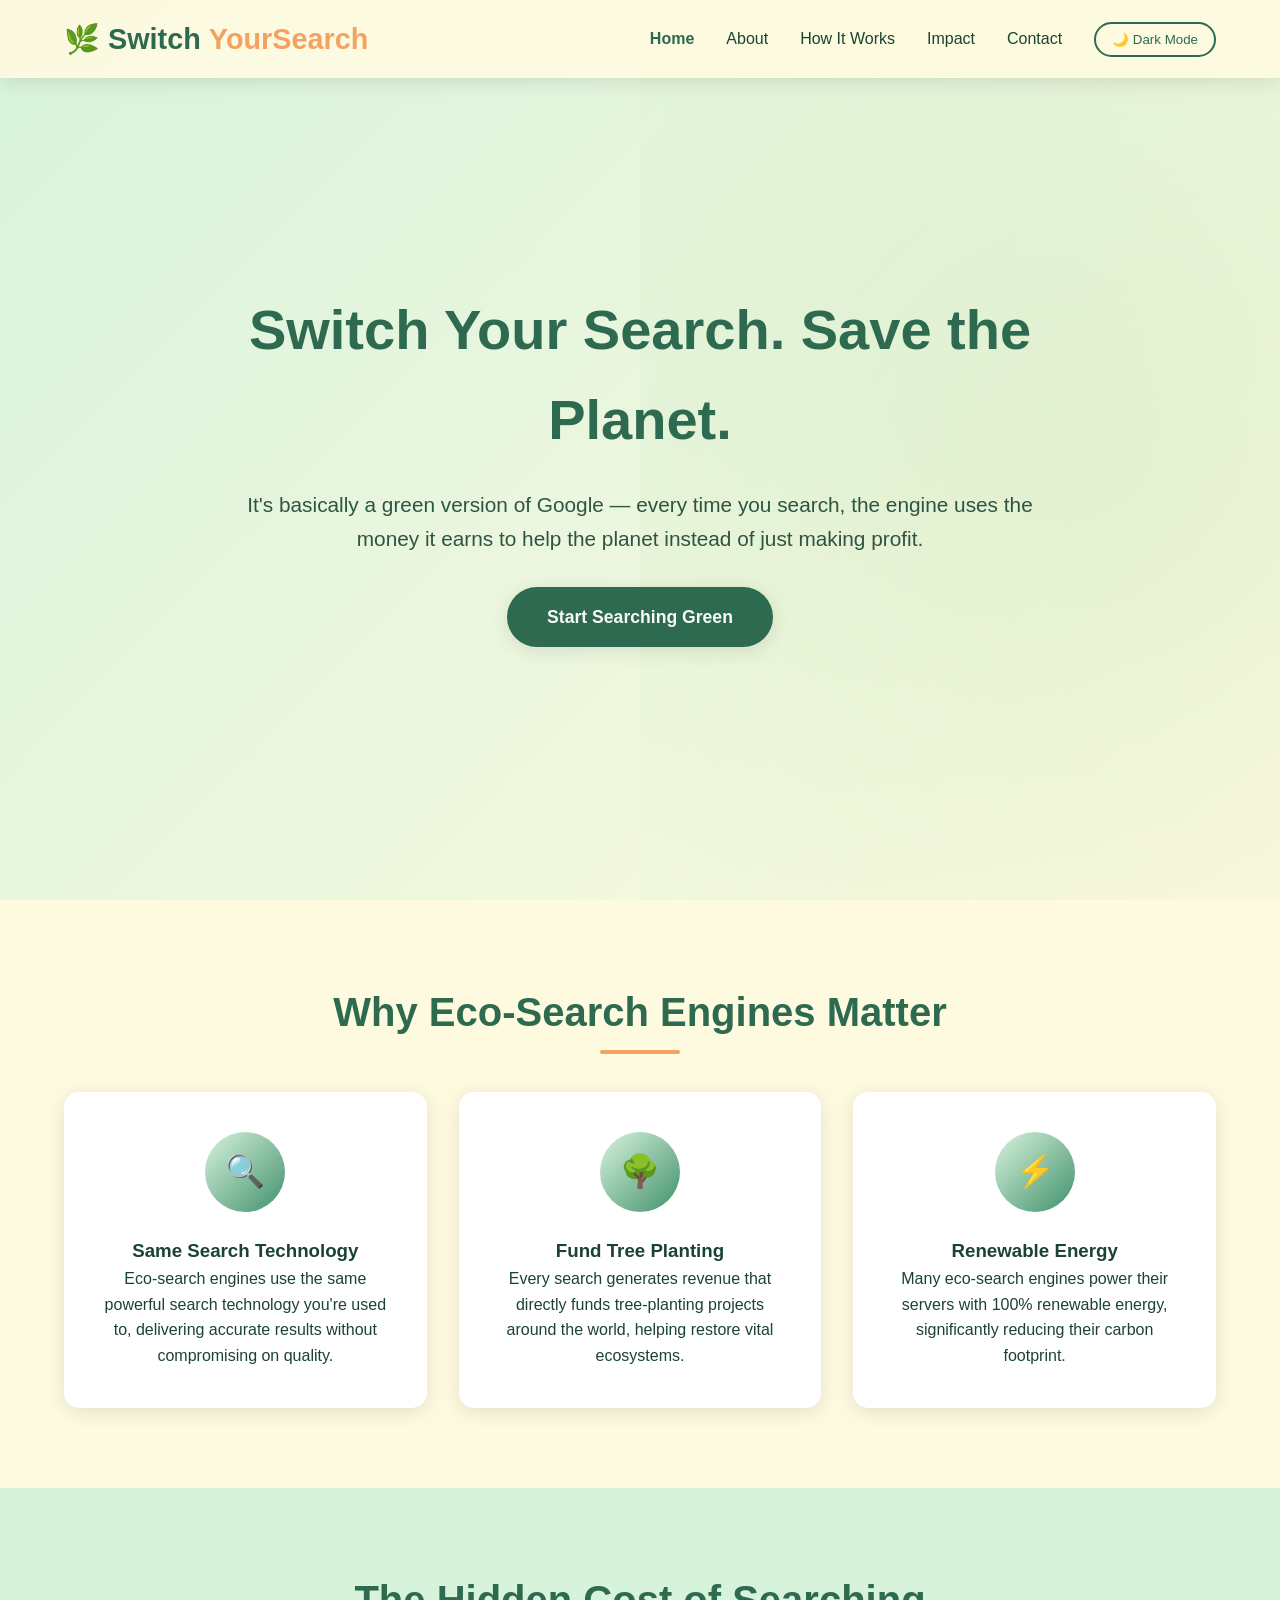
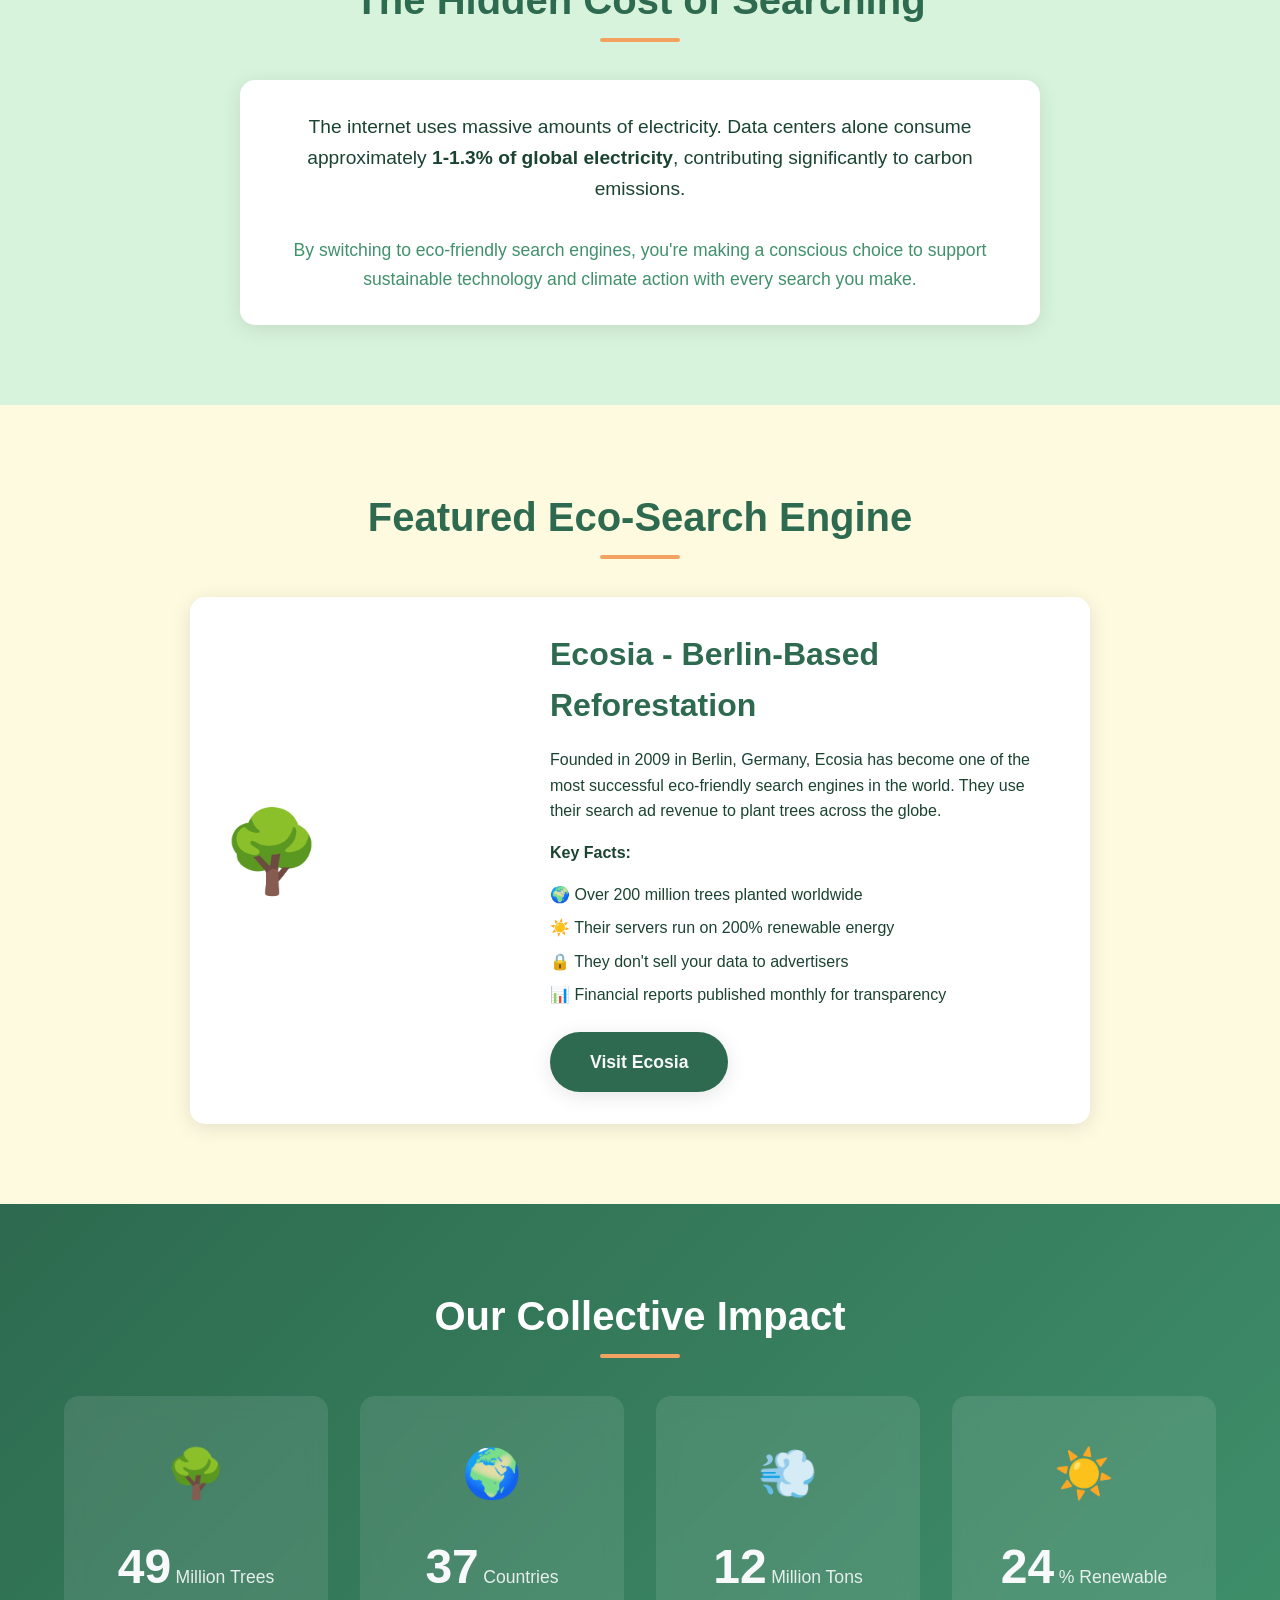
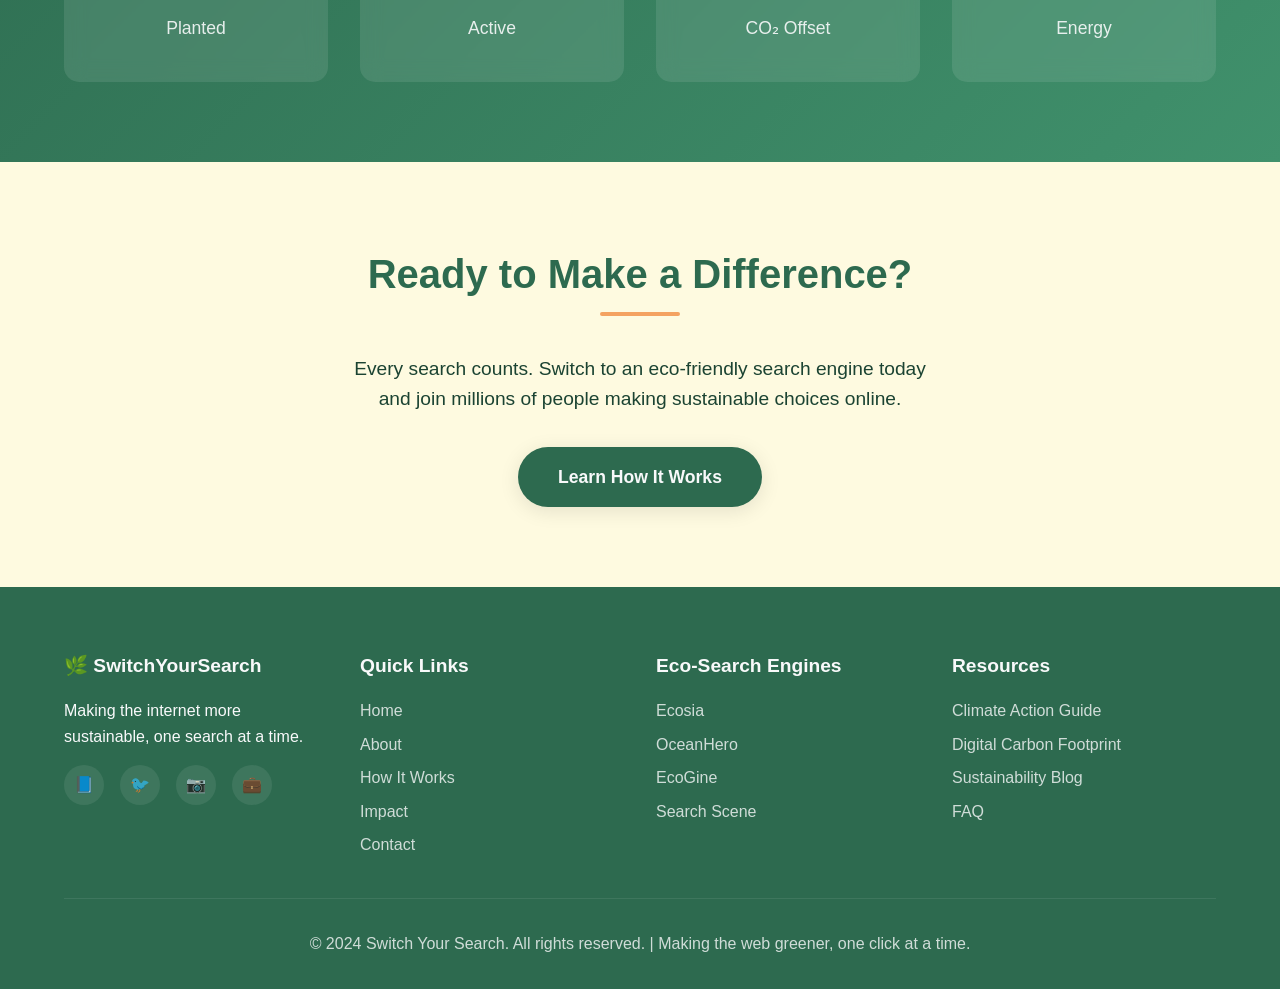
==== index.html @ 483db08c "eco search" ====
<!-- index.html -->
<!DOCTYPE html>
<html lang="en">
<head>
  <meta charset="UTF-8">
  <meta name="viewport" content="width=device-width, initial-scale=1.0">
  <title>Switch Your Search - Eco-Friendly Search Engines</title>
  <link rel="stylesheet" href="style.css">
</head>
<body>
  <!-- Navigation -->
  <nav class="navbar">
    <a href="index.html" class="logo">🌿 Switch<span>YourSearch</span></a>
    <ul class="nav-links">
      <li><a href="index.html">Home</a></li>
      <li><a href="about.html">About</a></li>
      <li><a href="how-it-works.html">How It Works</a></li>
      <li><a href="impact.html">Impact</a></li>
      <li><a href="contact.html">Contact</a></li>
      <li><button class="dark-mode-toggle" onclick="toggleDarkMode()">🌙 Dark Mode</button></li>
    </ul>
    <div class="mobile-menu" onclick="toggleMobileMenu()">
      <span></span>
      <span></span>
      <span></span>
    </div>
  </nav>

  <!-- Hero Section -->
  <section class="hero">
    <div class="hero-content">
      <h1>Switch Your Search. Save the Planet.</h1>
      <p>It's basically a green version of Google — every time you search, the engine uses the money it earns to help the planet instead of just making profit.</p>
      <a href="#learn-more" class="btn-primary">Start Searching Green</a>
    </div>
  </section>

    <!-- How It Works Section -->
  <section id="learn-more" class="section">
    <h2 class="section-title">Why Eco-Search Engines Matter</h2>
    <div class="features-grid">
      <div class="feature-card fade-in">
        <div class="feature-icon">🔍</div>
        <h3>Same Search Technology</h3>
        <p>Eco-search engines use the same powerful search technology you're used to, delivering accurate results without compromising on quality.</p>
      </div>
      <div class="feature-card fade-in">
        <div class="feature-icon">🌳</div>
        <h3>Fund Tree Planting</h3>
        <p>Every search generates revenue that directly funds tree-planting projects around the world, helping restore vital ecosystems.</p>
      </div>
      <div class="feature-card fade-in">
        <div class="feature-icon">⚡</div>
        <h3>Renewable Energy</h3>
        <p>Many eco-search engines power their servers with 100% renewable energy, significantly reducing their carbon footprint.</p>
      </div>
    </div>
  </section>

  <!-- Internet Energy Impact Section -->
  <section class="section" style="background-color: var(--light-green);">
    <h2 class="section-title">The Hidden Cost of Searching</h2>
    <div class="card fade-in" style="max-width: 800px; margin: 0 auto; text-align: center;">
      <p style="font-size: 1.2rem; margin-bottom: 2rem;">The internet uses massive amounts of electricity. Data centers alone consume approximately <strong>1-1.3% of global electricity</strong>, contributing significantly to carbon emissions.</p>
      <p style="font-size: 1.1rem; color: var(--secondary-green);">By switching to eco-friendly search engines, you're making a conscious choice to support sustainable technology and climate action with every search you make.</p>
    </div>
  </section>

  <!-- Spotlight Section -->
  <section class="section">
    <h2 class="section-title">Featured Eco-Search Engine</h2>
    <div class="card fade-in" style="max-width: 900px; margin: 0 auto; display: flex; align-items: center; gap: 3rem; flex-wrap: wrap;">
      <div style="flex: 1; min-width: 280px;">
        <div style="font-size: 5rem; margin-bottom: 1rem;">🌳</div>
      </div>
      <div style="flex: 2; min-width: 280px;">
        <h3 style="font-size: 2rem; color: var(--primary-green); margin-bottom: 1rem;">Ecosia - Berlin-Based Reforestation</h3>
        <p style="margin-bottom: 1rem;">Founded in 2009 in Berlin, Germany, Ecosia has become one of the most successful eco-friendly search engines in the world. They use their search ad revenue to plant trees across the globe.</p>
        <p style="margin-bottom: 1rem;"><strong>Key Facts:</strong></p>
        <ul style="list-style: none; margin-bottom: 1.5rem;">
          <li style="margin-bottom: 0.5rem;">🌍 Over 200 million trees planted worldwide</li>
          <li style="margin-bottom: 0.5rem;">☀️ Their servers run on 200% renewable energy</li>
          <li style="margin-bottom: 0.5rem;">🔒 They don't sell your data to advertisers</li>
          <li style="margin-bottom: 0.5rem;">📊 Financial reports published monthly for transparency</li>
        </ul>
        <a href="https://www.ecosia.org" target="_blank" class="btn-primary">Visit Ecosia</a>
      </div>
    </div>
  </section>

  <!-- Statistics Section -->
  <section class="section stats-section">
    <h2 class="section-title" style="color: white;">Our Collective Impact</h2>
    <div class="stats-grid">
      <div class="stat-card fade-in">
        <div class="stat-icon">🌳</div>
        <span class="stat-number" data-target="200">0</span>
        <span class="stat-label">Million Trees Planted</span>
      </div>
      <div class="stat-card fade-in">
        <div class="stat-icon">🌍</div>
        <span class="stat-number" data-target="150">0</span>
        <span class="stat-label">Countries Active</span>
      </div>
      <div class="stat-card fade-in">
        <div class="stat-icon">💨</div>
        <span class="stat-number" data-target="50">0</span>
        <span class="stat-label">Million Tons CO₂ Offset</span>
      </div>
      <div class="stat-card fade-in">
        <div class="stat-icon">☀️</div>
        <span class="stat-number" data-target="100">0</span>
        <span class="stat-label">% Renewable Energy</span>
      </div>
    </div>
  </section>

  <!-- CTA Section -->
  <section class="section" style="text-align: center;">
    <div class="fade-in">
      <h2 class="section-title">Ready to Make a Difference?</h2>
      <p style="font-size: 1.2rem; max-width: 600px; margin: 0 auto 2rem;">Every search counts. Switch to an eco-friendly search engine today and join millions of people making sustainable choices online.</p>
      <a href="how-it-works.html" class="btn-primary">Learn How It Works</a>
    </div>
  </section>

  <!-- Footer -->
  <footer>
    <div class="footer-content">
      <div class="footer-section">
        <h4>🌿 SwitchYourSearch</h4>
        <p>Making the internet more sustainable, one search at a time.</p>
        <div class="social-links">
          <a href="#" title="Facebook">📘</a>
          <a href="#" title="Twitter">🐦</a>
          <a href="#" title="Instagram">📷</a>
          <a href="#" title="LinkedIn">💼</a>
        </div>
      </div>
      <div class="footer-section">
        <h4>Quick Links</h4>
        <ul>
          <li><a href="index.html">Home</a></li>
          <li><a href="about.html">About</a></li>
          <li><a href="how-it-works.html">How It Works</a></li>
          <li><a href="impact.html">Impact</a></li>
          <li><a href="contact.html">Contact</a></li>
        </ul>
      </div>
      <div class="footer-section">
        <h4>Eco-Search Engines</h4>
        <ul>
          <li><a href="https://www.ecosia.org" target="_blank">Ecosia</a></li>
          <li><a href="https://www.oceanhero.org" target="_blank">OceanHero</a></li>
          <li><a href="https://www.ecogine.org" target="_blank">EcoGine</a></li>
          <li><a href="https://www.searchscene.com" target="_blank">Search Scene</a></li>
        </ul>
      </div>
      <div class="footer-section">
        <h4>Resources</h4>
        <ul>
          <li><a href="#">Climate Action Guide</a></li>
          <li><a href="#">Digital Carbon Footprint</a></li>
          <li><a href="#">Sustainability Blog</a></li>
          <li><a href="#">FAQ</a></li>
        </ul>
      </div>
    </div>
    <div class="footer-bottom">
      <p>&copy; 2024 Switch Your Search. All rights reserved. | Making the web greener, one click at a time.</p>
    </div>
  </footer>

  <script src="script.js"></script>
</body>
</html>
---- style.css ----
/* style.css */
:root {
  --primary-green: #2d6a4f;
  --secondary-green: #40916c;
  --light-green: #d8f3dc;
  --accent-gold: #f4a261;
  --earth-brown: #8b4513;
  --cream: #fefae0;
  --text-dark: #1b4332;
  --text-light: #f8f9fa;
  --shadow-soft: 0 4px 20px rgba(0, 0, 0, 0.1);
  --shadow-medium: 0 8px 30px rgba(0, 0, 0, 0.15);
  --transition-smooth: all 0.3s ease;
}

* {
  margin: 0;
  padding: 0;
  box-sizing: border-box;
}

html {
  scroll-behavior: smooth;
}

body {
  font-family: 'Segoe UI', Tahoma, Geneva, Verdana, sans-serif;
  line-height: 1.6;
  color: var(--text-dark);
  background-color: var(--cream);
  transition: background-color 0.3s ease, color 0.3s ease;
}

body.dark-mode {
  background-color: #1a1a2e;
  color: #e0e0e0;
}

body.dark-mode .card,
body.dark-mode .hero,
body.dark-mode .stat-card,
body.dark-mode .nav-links,
body.dark-mode footer {
  background-color: #16213e;
  color: #e0e0e0;
}

body.dark-mode .btn-primary {
  background-color: var(--accent-gold);
  color: var(--text-dark);
}

/* Navigation */
.navbar {
  position: fixed;
  top: 0;
  width: 100%;
  background-color: rgba(253, 250, 224, 0.95);
  padding: 1rem 5%;
  display: flex;
  justify-content: space-between;
  align-items: center;
  z-index: 1000;
  box-shadow: var(--shadow-soft);
  transition: var(--transition-smooth);
}

.navbar.dark-mode {
  background-color: rgba(22, 33, 62, 0.95);
}

.logo {
  font-size: 1.8rem;
  font-weight: 700;
  color: var(--primary-green);
  text-decoration: none;
  display: flex;
  align-items: center;
  gap: 0.5rem;
}

.logo span {
  color: var(--accent-gold);
}

.nav-links {
  display: flex;
  list-style: none;
  gap: 2rem;
  align-items: center;
}

.nav-links a {
  text-decoration: none;
  color: var(--text-dark);
  font-weight: 500;
  transition: var(--transition-smooth);
  position: relative;
}

.nav-links a::after {
  content: '';
  position: absolute;
  bottom: -5px;
  left: 0;
  width: 0;
  height: 2px;
  background-color: var(--accent-gold);
  transition: var(--transition-smooth);
}

.nav-links a:hover::after {
  width: 100%;
}

.nav-links a:hover {
  color: var(--primary-green);
}

.dark-mode-toggle {
  background: none;
  border: 2px solid var(--primary-green);
  padding: 0.5rem 1rem;
  border-radius: 25px;
  cursor: pointer;
  color: var(--primary-green);
  font-weight: 500;
  transition: var(--transition-smooth);
}

.dark-mode-toggle:hover {
  background-color: var(--primary-green);
  color: var(--text-light);
}

.mobile-menu {
  display: none;
  flex-direction: column;
  cursor: pointer;
  gap: 5px;
}

.mobile-menu span {
  width: 25px;
  height: 3px;
  background-color: var(--primary-green);
  transition: var(--transition-smooth);
}

/* Hero Section */
.hero {
  min-height: 100vh;
  display: flex;
  align-items: center;
  justify-content: center;
  text-align: center;
  padding: 6rem 5% 4rem;
  background: linear-gradient(135deg, var(--light-green) 0%, var(--cream) 100%);
  position: relative;
  overflow: hidden;
}

.hero::before {
  content: '';
  position: absolute;
  top: -50%;
  right: -20%;
  width: 70%;
  height: 200%;
  background: radial-gradient(circle, rgba(76, 175, 80, 0.1) 0%, transparent 70%);
  animation: float 6s ease-in-out infinite;
}

@keyframes float {
  0%, 100% { transform: translateY(0) rotate(0deg); }
  50% { transform: translateY(-20px) rotate(5deg); }
}

.hero-content {
  max-width: 800px;
  z-index: 1;
}

.hero h1 {
  font-size: 3.5rem;
  color: var(--primary-green);
  margin-bottom: 1.5rem;
  animation: fadeInUp 0.8s ease-out;
}

.hero p {
  font-size: 1.3rem;
  color: var(--text-dark);
  margin-bottom: 2rem;
  opacity: 0.9;
  animation: fadeInUp 0.8s ease-out 0.2s backwards;
}

.btn-primary {
  display: inline-block;
  padding: 1rem 2.5rem;
  background-color: var(--primary-green);
  color: var(--text-light);
  text-decoration: none;
  border-radius: 50px;
  font-weight: 600;
  font-size: 1.1rem;
  transition: var(--transition-smooth);
  box-shadow: var(--shadow-soft);
  animation: fadeInUp 0.8s ease-out 0.4s backwards;
}

.btn-primary:hover {
  transform: translateY(-3px);
  box-shadow: var(--shadow-medium);
  background-color: var(--secondary-green);
}

/* Sections */
.section {
  padding: 5rem 5%;
}

.section-title {
  text-align: center;
  font-size: 2.5rem;
  color: var(--primary-green);
  margin-bottom: 3rem;
  position: relative;
}

.section-title::after {
  content: '';
  position: absolute;
  bottom: -10px;
  left: 50%;
  transform: translateX(-50%);
  width: 80px;
  height: 4px;
  background-color: var(--accent-gold);
  border-radius: 2px;
}

/* Cards */
.card {
  background-color: white;
  border-radius: 15px;
  padding: 2rem;
  box-shadow: var(--shadow-soft);
  transition: var(--transition-smooth);
}

.card:hover {
  transform: translateY(-5px);
  box-shadow: var(--shadow-medium);
}

.card h3 {
  color: var(--primary-green);
  margin-bottom: 1rem;
  font-size: 1.4rem;
}

/* Stats Section */
.stats-section {
  background: linear-gradient(135deg, var(--primary-green) 0%, var(--secondary-green) 100%);
  color: var(--text-light);
}

.stats-grid {
  display: grid;
  grid-template-columns: repeat(auto-fit, minmax(250px, 1fr));
  gap: 2rem;
  max-width: 1200px;
  margin: 0 auto;
}

.stat-card {
  text-align: center;
  padding: 2.5rem;
  background-color: rgba(255, 255, 255, 0.1);
  border-radius: 15px;
  backdrop-filter: blur(10px);
  transition: var(--transition-smooth);
}

.stat-card:hover {
  transform: scale(1.05);
  background-color: rgba(255, 255, 255, 0.2);
}

.stat-icon {
  font-size: 3rem;
  margin-bottom: 1rem;
}

.stat-number {
  font-size: 3rem;
  font-weight: 700;
  margin-bottom: 0.5rem;
  display: inline-block;
}

.stat-label {
  font-size: 1.1rem;
  opacity: 0.9;
}

/* Features Grid */
.features-grid {
  display: grid;
  grid-template-columns: repeat(auto-fit, minmax(300px, 1fr));
  gap: 2rem;
  max-width: 1200px;
  margin: 0 auto;
}

.feature-card {
  text-align: center;
  padding: 2.5rem;
  background: white;
  border-radius: 15px;
  box-shadow: var(--shadow-soft);
  transition: var(--transition-smooth);
}

.feature-card:hover {
  transform: translateY(-10px);
  box-shadow: var(--shadow-medium);
}

.feature-icon {
  width: 80px;
  height: 80px;
  background: linear-gradient(135deg, var(--light-green) 0%, var(--secondary-green) 100%);
  border-radius: 50%;
  display: flex;
  align-items: center;
  justify-content: center;
  margin: 0 auto 1.5rem;
  font-size: 2rem;
}

/* Steps Section */
.steps-container {
  display: flex;
  flex-wrap: wrap;
  justify-content: center;
  gap: 2rem;
  max-width: 1200px;
  margin: 0 auto;
}

.step-card {
  flex: 1;
  min-width: 250px;
  max-width: 280px;
  text-align: center;
  padding: 2rem;
  background: white;
  border-radius: 15px;
  box-shadow: var(--shadow-soft);
  position: relative;
  transition: var(--transition-smooth);
}

.step-card:hover {
  transform: translateY(-5px);
  box-shadow: var(--shadow-medium);
}

.step-number {
  position: absolute;
  top: -20px;
  left: 50%;
  transform: translateX(-50%);
  width: 40px;
  height: 40px;
  background: var(--accent-gold);
  color: white;
  border-radius: 50%;
  display: flex;
  align-items: center;
  justify-content: center;
  font-weight: 700;
  font-size: 1.2rem;
}

/* Comparison Table */
.table-container {
  overflow-x: auto;
  max-width: 900px;
  margin: 0 auto;
  border-radius: 15px;
  box-shadow: var(--shadow-soft);
}

.comparison-table {
  width: 100%;
  border-collapse: collapse;
  background: white;
}

.comparison-table th,
.comparison-table td {
  padding: 1.5rem;
  text-align: left;
  border-bottom: 1px solid #eee;
}

.comparison-table th {
  background: var(--primary-green);
  color: white;
  font-weight: 600;
}

.comparison-table tr:hover {
  background-color: var(--light-green);
}

.comparison-table .highlight {
  background-color: var(--light-green);
  font-weight: 600;
  color: var(--primary-green);
}

/* Contact Form */
.contact-container {
  max-width: 600px;
  margin: 0 auto;
}

.contact-form {
  display: flex;
  flex-direction: column;
  gap: 1.5rem;
}

.form-group {
  display: flex;
  flex-direction: column;
  gap: 0.5rem;
}

.form-group label {
  font-weight: 500;
  color: var(--text-dark);
}

.form-group input,
.form-group textarea {
  padding: 1rem;
  border: 2px solid #ddd;
  border-radius: 10px;
  font-size: 1rem;
  transition: var(--transition-smooth);
  font-family: inherit;
}

.form-group input:focus,
.form-group textarea:focus {
  outline: none;
  border-color: var(--primary-green);
  box-shadow: 0 0 0 3px rgba(45, 106, 79, 0.1);
}

.form-group textarea {
  resize: vertical;
  min-height: 150px;
}

.form-btn {
  padding: 1rem 2rem;
  background-color: var(--primary-green);
  color: white;
  border: none;
  border-radius: 10px;
  font-size: 1.1rem;
  font-weight: 600;
  cursor: pointer;
  transition: var(--transition-smooth);
}

.form-btn:hover {
  background-color: var(--secondary-green);
  transform: translateY(-2px);
}

.form-message {
  padding: 1rem;
  border-radius: 10px;
  text-align: center;
  display: none;
}

.form-message.success {
  display: block;
  background-color: var(--light-green);
  color: var(--primary-green);
}

.form-message.error {
  display: block;
  background-color: #ffebee;
  color: #c62828;
}

/* Footer */
footer {
  background-color: var(--primary-green);
  color: var(--text-light);
  padding: 4rem 5% 2rem;
}

.footer-content {
  display: grid;
  grid-template-columns: repeat(auto-fit, minmax(250px, 1fr));
  gap: 2rem;
  max-width: 1200px;
  margin: 0 auto 2rem;
}

.footer-section h4 {
  margin-bottom: 1rem;
  font-size: 1.2rem;
}

.footer-section ul {
  list-style: none;
}

.footer-section ul li {
  margin-bottom: 0.5rem;
}

.footer-section a {
  color: var(--text-light);
  text-decoration: none;
  opacity: 0.8;
  transition: var(--transition-smooth);
}

.footer-section a:hover {
  opacity: 1;
}

.social-links {
  display: flex;
  gap: 1rem;
  margin-top: 1rem;
}

.social-links a {
  width: 40px;
  height: 40px;
  background-color: rgba(255, 255, 255, 0.1);
  border-radius: 50%;
  display: flex;
  align-items: center;
  justify-content: center;
  transition: var(--transition-smooth);
}

.social-links a:hover {
  background-color: var(--accent-gold);
  transform: translateY(-3px);
}

.footer-bottom {
  text-align: center;
  padding-top: 2rem;
  border-top: 1px solid rgba(255, 255, 255, 0.1);
  opacity: 0.8;
}

/* Animations */
.fade-in {
  opacity: 0;
  transform: translateY(30px);
  transition: opacity 0.6s ease-out, transform 0.6s ease-out;
}

.fade-in.visible {
  opacity: 1;
  transform: translateY(0);
}

@keyframes fadeInUp {
  from {
    opacity: 0;
    transform: translateY(30px);
  }
  to {
    opacity: 1;
    transform: translateY(0);
  }
}

/* Responsive Design */
@media (max-width: 768px) {
  .nav-links {
    display: none;
    position: absolute;
    top: 100%;
    left: 0;
    width: 100%;
    background-color: var(--cream);
    flex-direction: column;
    padding: 2rem;
    gap: 1rem;
    box-shadow: var(--shadow-soft);
  }

  .nav-links.active {
    display: flex;
  }

  .navbar.dark-mode .nav-links {
    background-color: #16213e;
  }

  .mobile-menu {
    display: flex;
  }

  .hero h1 {
    font-size: 2.5rem;
  }

  .hero p {
    font-size: 1.1rem;
  }

  .section-title {
    font-size: 2rem;
  }

  .stat-number {
    font-size: 2.5rem;
  }

  .steps-container {
    flex-direction: column;
    align-items: center;
  }

  .step-card {
    max-width: 100%;
  }
}

@media (max-width: 480px) {
  .hero h1 {
    font-size: 2rem;
  }

  .btn-primary {
    padding: 0.8rem 2rem;
    font-size: 1rem;
  }

  .stat-card {
    padding: 1.5rem;
  }

  .footer-content {
    grid-template-columns: 1fr;
  }
}
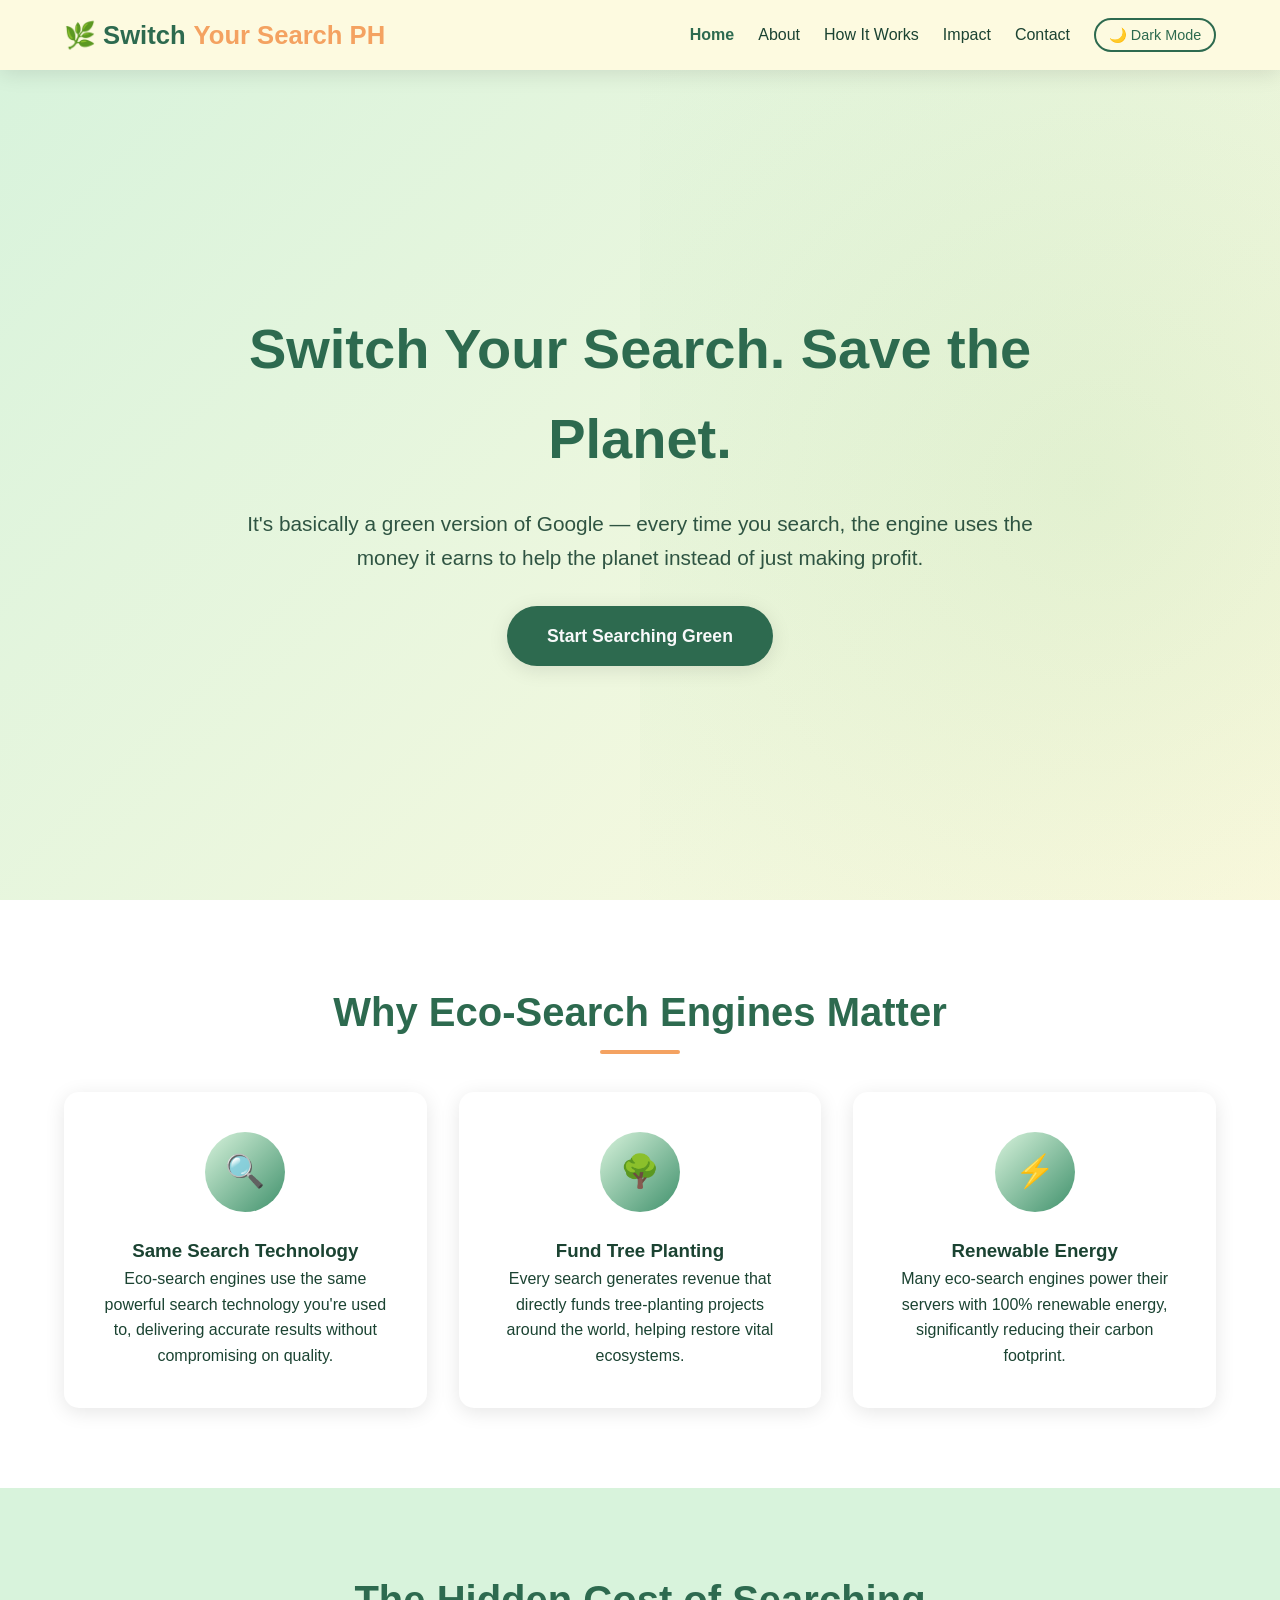
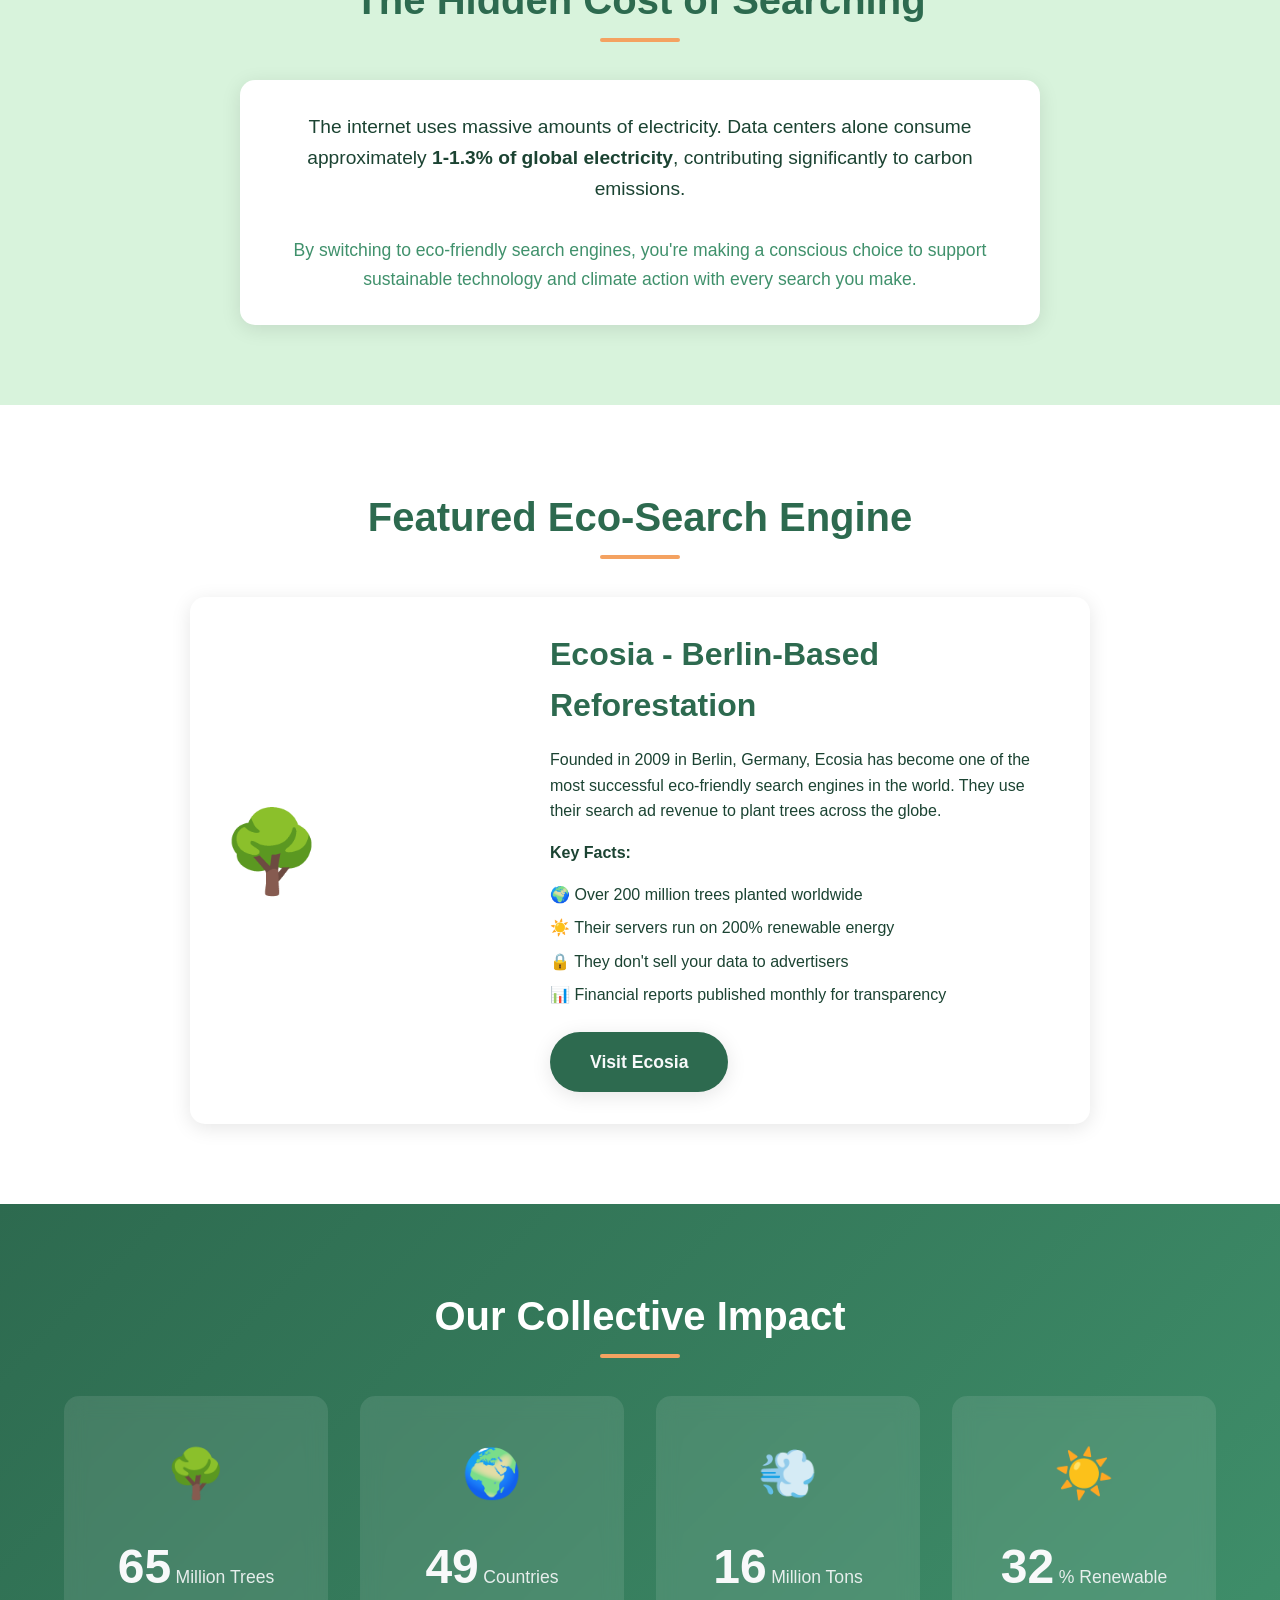
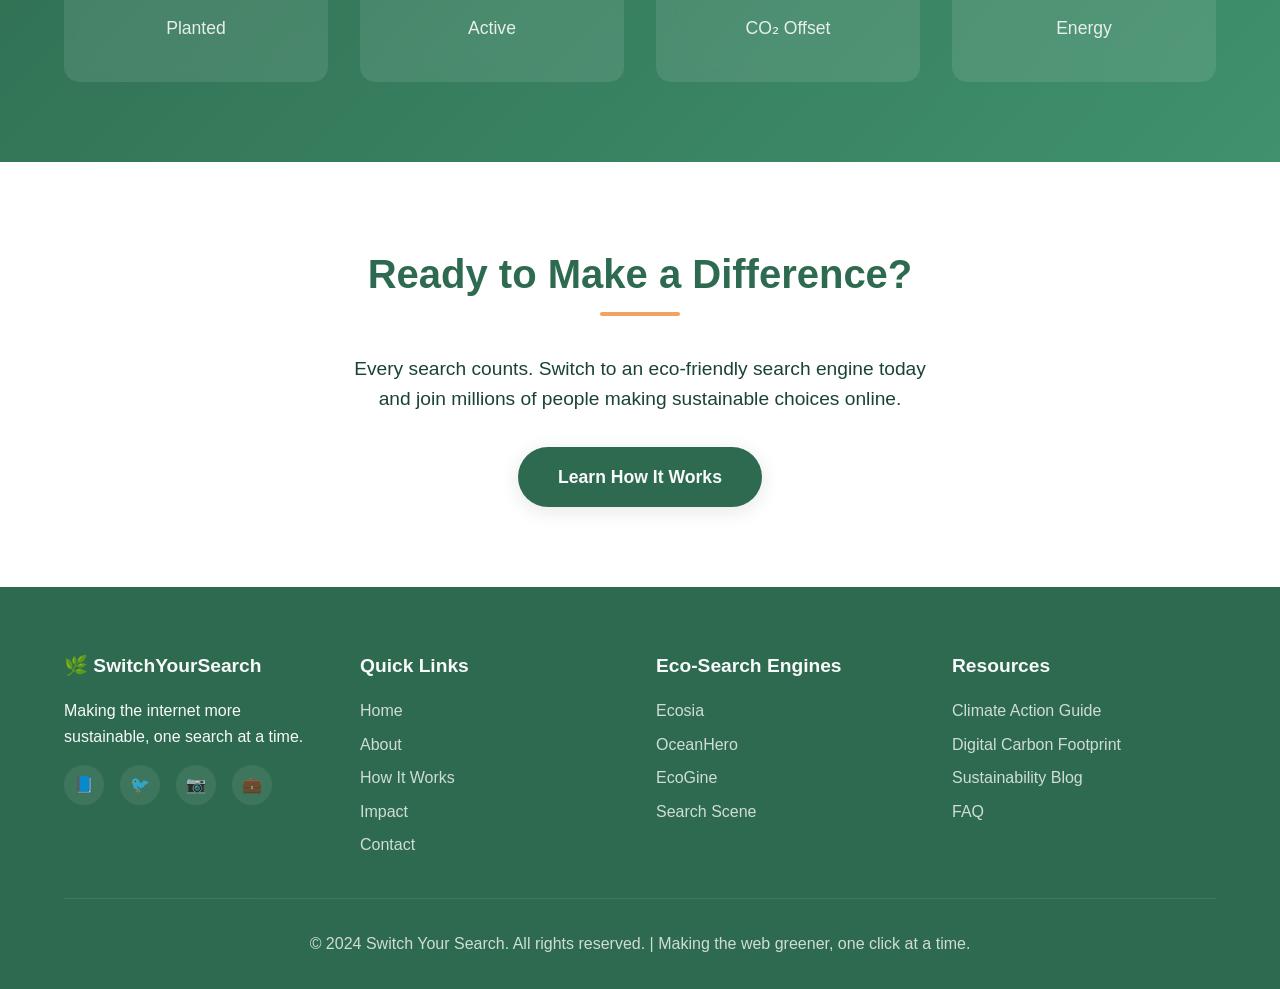
==== commit 4310a465: "final edit on title" ====
--- a/index.html
+++ b/index.html
@@ -10,7 +10,7 @@
 <body>
   <!-- Navigation -->
   <nav class="navbar">
-    <a href="index.html" class="logo">🌿 Switch<span>YourSearch</span></a>
+    <a href="index.html" class="logo">🌿 Switch<span>Your Search PH</span></a>
     <ul class="nav-links">
       <li><a href="index.html">Home</a></li>
       <li><a href="about.html">About</a></li>
--- a/style.css
+++ b/style.css
@@ -11,6 +11,12 @@
   --shadow-soft: 0 4px 20px rgba(0, 0, 0, 0.1);
   --shadow-medium: 0 8px 30px rgba(0, 0, 0, 0.15);
   --transition-smooth: all 0.3s ease;
+  
+  /* Dark mode variables */
+  --dark-bg: #1a1a2e;
+  --dark-nav: #16213e;
+  --dark-card: #16213e;
+  --dark-text: #e0e0e0;
 }
 
 * {
@@ -29,65 +35,70 @@
   color: var(--text-dark);
   background-color: var(--cream);
   transition: background-color 0.3s ease, color 0.3s ease;
+  padding-top: 70px; /* Account for fixed navbar */
 }
 
 body.dark-mode {
-  background-color: #1a1a2e;
-  color: #e0e0e0;
-}
-
-body.dark-mode .card,
-body.dark-mode .hero,
-body.dark-mode .stat-card,
-body.dark-mode .nav-links,
-body.dark-mode footer {
-  background-color: #16213e;
-  color: #e0e0e0;
-}
-
-body.dark-mode .btn-primary {
-  background-color: var(--accent-gold);
-  color: var(--text-dark);
+  background-color: var(--dark-bg);
+  color: var(--dark-text);
 }
 
 /* Navigation */
 .navbar {
   position: fixed;
   top: 0;
+  left: 0;
   width: 100%;
-  background-color: rgba(253, 250, 224, 0.95);
-  padding: 1rem 5%;
+  background-color: var(--cream);
+  padding: 0.8rem 5%;
   display: flex;
   justify-content: space-between;
   align-items: center;
   z-index: 1000;
   box-shadow: var(--shadow-soft);
   transition: var(--transition-smooth);
+  min-height: 70px;
 }
 
 .navbar.dark-mode {
-  background-color: rgba(22, 33, 62, 0.95);
+  background-color: var(--dark-nav);
 }
 
 .logo {
-  font-size: 1.8rem;
+  font-size: 1.6rem;
   font-weight: 700;
   color: var(--primary-green);
   text-decoration: none;
   display: flex;
   align-items: center;
   gap: 0.5rem;
+  transition: var(--transition-smooth);
 }
 
 .logo span {
   color: var(--accent-gold);
 }
 
+.navbar.dark-mode .logo {
+  color: var(--light-green);
+}
+
+.navbar.dark-mode .logo span {
+  color: var(--accent-gold);
+}
+
 .nav-links {
   display: flex;
   list-style: none;
-  gap: 2rem;
+  gap: 1.5rem;
   align-items: center;
+  margin: 0;
+  padding: 0;
+}
+
+.nav-links li {
+  margin: 0;
+  padding: 0;
 }
 
 .nav-links a {
@@ -96,12 +107,14 @@
   font-weight: 500;
   transition: var(--transition-smooth);
   position: relative;
+  padding: 0.5rem 0;
+  display: inline-block;
 }
 
 .nav-links a::after {
   content: '';
   position: absolute;
-  bottom: -5px;
+  bottom: 0;
   left: 0;
   width: 0;
   height: 2px;
@@ -117,20 +130,44 @@
   color: var(--primary-green);
 }
 
+.navbar.dark-mode .nav-links a {
+  color: var(--dark-text);
+}
+
+.navbar.dark-mode .nav-links a:hover {
+  color: var(--light-green);
+}
+
+.navbar.dark-mode .nav-links a::after {
+  background-color: var(--accent-gold);
+}
+
 .dark-mode-toggle {
   background: none;
   border: 2px solid var(--primary-green);
-  padding: 0.5rem 1rem;
+  padding: 0.4rem 0.8rem;
   border-radius: 25px;
   cursor: pointer;
   color: var(--primary-green);
   font-weight: 500;
-  transition: var(--transition-smooth);
+  font-size: 0.9rem;
+  transition: var(--transition-smooth);
+  white-space: nowrap;
 }
 
 .dark-mode-toggle:hover {
   background-color: var(--primary-green);
   color: var(--text-light);
+}
+
+.navbar.dark-mode .dark-mode-toggle {
+  border-color: var(--light-green);
+  color: var(--light-green);
+}
+
+.navbar.dark-mode .dark-mode-toggle:hover {
+  background-color: var(--light-green);
+  color: var(--dark-nav);
 }
 
 .mobile-menu {
@@ -138,6 +175,7 @@
   flex-direction: column;
   cursor: pointer;
   gap: 5px;
+  padding: 5px;
 }
 
 .mobile-menu span {
@@ -145,16 +183,21 @@
   height: 3px;
   background-color: var(--primary-green);
   transition: var(--transition-smooth);
+  border-radius: 2px;
+}
+
+.navbar.dark-mode .mobile-menu span {
+  background-color: var(--light-green);
 }
 
 /* Hero Section */
 .hero {
-  min-height: 100vh;
+  min-height: calc(100vh - 70px);
   display: flex;
   align-items: center;
   justify-content: center;
   text-align: center;
-  padding: 6rem 5% 4rem;
+  padding: 4rem 5%;
   background: linear-gradient(135deg, var(--light-green) 0%, var(--cream) 100%);
   position: relative;
   overflow: hidden;
@@ -208,6 +251,8 @@
   transition: var(--transition-smooth);
   box-shadow: var(--shadow-soft);
   animation: fadeInUp 0.8s ease-out 0.4s backwards;
+  border: none;
+  cursor: pointer;
 }
 
 .btn-primary:hover {
@@ -227,6 +272,10 @@
   color: var(--primary-green);
   margin-bottom: 3rem;
   position: relative;
+}
+
+body.dark-mode .section-title {
+  color: var(--light-green);
 }
 
 .section-title::after {
@@ -250,6 +299,11 @@
   transition: var(--transition-smooth);
 }
 
+body.dark-mode .card {
+  background-color: var(--dark-card);
+  color: var(--dark-text);
+}
+
 .card:hover {
   transform: translateY(-5px);
   box-shadow: var(--shadow-medium);
@@ -259,6 +313,10 @@
   color: var(--primary-green);
   margin-bottom: 1rem;
   font-size: 1.4rem;
+}
+
+body.dark-mode .card h3 {
+  color: var(--light-green);
 }
 
 /* Stats Section */
@@ -272,7 +330,7 @@
   grid-template-columns: repeat(auto-fit, minmax(250px, 1fr));
   gap: 2rem;
   max-width: 1200px;
-  margin: 0 auto;
+    margin: 0 auto;
 }
 
 .stat-card {
@@ -322,6 +380,11 @@
   border-radius: 15px;
   box-shadow: var(--shadow-soft);
   transition: var(--transition-smooth);
+}
+
+body.dark-mode .feature-card {
+  background: var(--dark-card);
+  color: var(--dark-text);
 }
 
 .feature-card:hover {
@@ -364,6 +427,11 @@
   transition: var(--transition-smooth);
 }
 
+body.dark-mode .step-card {
+  background: var(--dark-card);
+  color: var(--dark-text);
+}
+
 .step-card:hover {
   transform: translateY(-5px);
   box-shadow: var(--shadow-medium);
@@ -401,6 +469,10 @@
   background: white;
 }
 
+body.dark-mode .comparison-table {
+  background: var(--dark-card);
+}
+
 .comparison-table th,
 .comparison-table td {
   padding: 1.5rem;
@@ -408,14 +480,22 @@
   border-bottom: 1px solid #eee;
 }
 
+body.dark-mode .comparison-table th,
+body.dark-mode .comparison-table td {
+  border-bottom: 1px solid #333;
+}
+
 .comparison-table th {
   background: var(--primary-green);
   color: white;
-  font-weight: 600;
 }
 
 .comparison-table tr:hover {
   background-color: var(--light-green);
+}
+
+body.dark-mode .comparison-table tr:hover {
+  background-color: rgba(45, 106, 79, 0.3);
 }
 
 .comparison-table .highlight {
@@ -424,6 +504,11 @@
   color: var(--primary-green);
 }
 
+body.dark-mode .comparison-table .highlight {
+  background-color: rgba(45, 106, 79, 0.3);
+  color: var(--light-green);
+}
+
 /* Contact Form */
 .contact-container {
   max-width: 600px;
@@ -445,6 +530,10 @@
 .form-group label {
   font-weight: 500;
   color: var(--text-dark);
+}
+
+body.dark-mode .form-group label {
+  color: var(--dark-text);
 }
 
 .form-group input,
@@ -455,6 +544,15 @@
   font-size: 1rem;
   transition: var(--transition-smooth);
   font-family: inherit;
+  background: white;
+  color: var(--text-dark);
+}
+
+body.dark-mode .form-group input,
+body.dark-mode .form-group textarea {
+  background: var(--dark-card);
+  border-color: #444;
+  color: var(--dark-text);
 }
 
 .form-group input:focus,
@@ -478,7 +576,7 @@
   font-size: 1.1rem;
   font-weight: 600;
   cursor: pointer;
-  transition: var(--transition-smooth);
+  transition: var(--transition-smooth-color);
 }
 
 .form-btn:hover {
@@ -597,32 +695,49 @@
 }
 
 /* Responsive Design */
-@media (max-width: 768px) {
+@media (max-width: 900px) {
   .nav-links {
-    display: none;
     position: absolute;
     top: 100%;
     left: 0;
     width: 100%;
     background-color: var(--cream);
     flex-direction: column;
-    padding: 2rem;
-    gap: 1rem;
+    padding: 1rem;
+    gap: 0.5rem;
     box-shadow: var(--shadow-soft);
+    display: none;
+  }
+
+  .navbar.dark-mode .nav-links {
+    background-color: var(--dark-nav);
   }
 
   .nav-links.active {
     display: flex;
   }
 
-  .navbar.dark-mode .nav-links {
-    background-color: #16213e;
-  }
-
   .mobile-menu {
     display: flex;
   }
 
+  .nav-links li {
+    width: 100%;
+    text-align: center;
+  }
+
+  .nav-links a {
+    display: block;
+    padding: 0.8rem;
+    width: 100%;
+  }
+
+  .dark-mode-toggle {
+    margin: 0.5rem 0;
+  }
+}
+
+@media (max-width: 768px) {
   .hero h1 {
     font-size: 2.5rem;
   }
@@ -647,6 +762,14 @@
   .step-card {
     max-width: 100%;
   }
+
+  .navbar {
+    padding: 0.6rem 5%;
+  }
+
+  .logo {
+    font-size: 1.4rem;
+  }
 }
 
 @media (max-width: 480px) {
@@ -665,5 +788,27 @@
 
   .footer-content {
     grid-template-columns: 1fr;
-  }
+    text-align: center;
+  }
+
+  .social-links {
+    justify-content: center;
+  }
+}
+
+/* Section background variations */
+.section:nth-of-type(odd) {
+  background-color: var(--cream);
+}
+
+.section:nth-of-type(even) {
+  background-color: white;
+}
+
+body.dark-mode .section:nth-of-type(odd) {
+  background-color: var(--dark-bg);
+}
+
+body.dark-mode .section:nth-of-type(even) {
+  background-color: var(--dark-card);
 }
